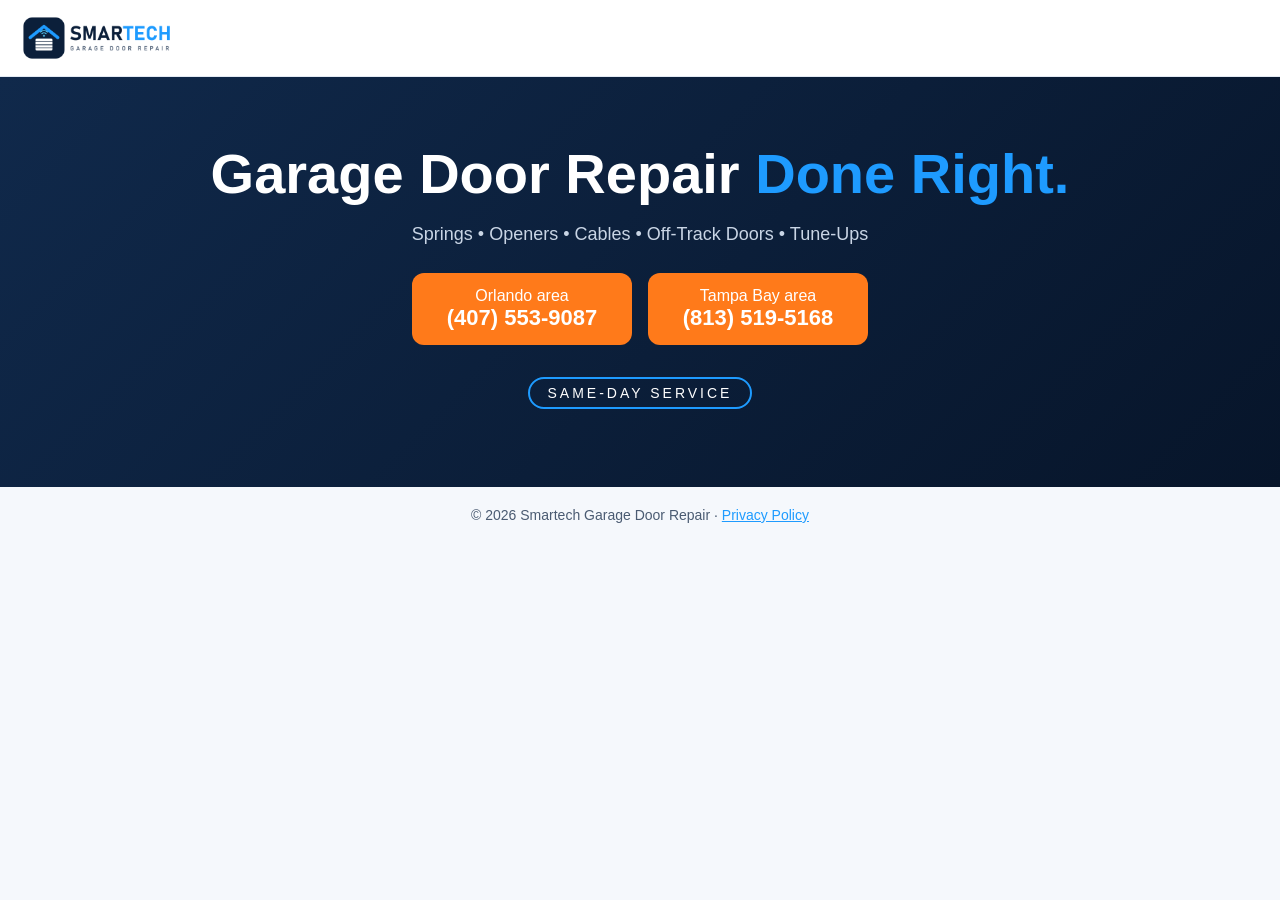
==== index.html @ a30c0364 "Smartech site with privacy policy Co-authored-by: Copilot <223556219+Copilot@users.noreply.github.co" ====
<!DOCTYPE html>
<html lang="en">
<head>
<meta charset="utf-8">
<meta name="viewport" content="width=device-width, initial-scale=1">
<title>Smartech Garage Door Repair | Orlando &amp; Tampa Bay</title>
<meta name="description" content="Fast, reliable garage door repair and maintenance in Orlando and Tampa Bay. Springs, openers, cables, off-track doors and tune-ups.">
<link rel="icon" href="assets/smartech-icon.png">
<link rel="stylesheet" href="style.css">
</head>
<body>
<header class="bar"><img src="assets/smartech-logo.png" alt="Smartech Garage Door Repair" class="logo"></header>
<section class="hero">
  <h1>Garage Door Repair <span>Done Right.</span></h1>
  <p>Springs &bull; Openers &bull; Cables &bull; Off-Track Doors &bull; Tune-Ups</p>
  <div class="calls">
    <a class="btn" href="tel:+14075539087">Orlando area<br><b>(407) 553-9087</b></a>
    <a class="btn" href="tel:+18135195168">Tampa Bay area<br><b>(813) 519-5168</b></a>
  </div>
  <p class="pill">SAME-DAY SERVICE</p>
</section>
<footer class="foot">&copy; 2026 Smartech Garage Door Repair &middot; <a href="privacy.html">Privacy Policy</a></footer>
</body>
</html>
---- style.css ----
* { box-sizing: border-box; }
body { margin: 0; font-family: Bahnschrift, "Segoe UI", Arial, sans-serif; color: #0B1F3A; background: #F5F8FC; }
a { color: #1E9BFF; }
.bar { background: #fff; padding: 14px 20px; border-bottom: 1px solid #E3EAF3; }
.logo { height: 48px; display: block; }
.hero { background: linear-gradient(135deg, #10294B, #07152A); color: #fff; text-align: center; padding: 64px 20px; }
.hero h1 { font-size: clamp(30px, 6vw, 56px); margin: 0 0 12px; }
.hero h1 span { color: #1E9BFF; }
.hero p { color: #C9D5E5; font-size: 18px; }
.calls { display: flex; gap: 16px; justify-content: center; flex-wrap: wrap; margin: 28px 0 18px; }
.btn { background: #FF7A1A; color: #fff; text-decoration: none; padding: 14px 26px; border-radius: 12px; font-size: 16px; min-width: 220px; }
.btn b { font-size: 22px; }
.pill { display: inline-block; border: 2px solid #1E9BFF; border-radius: 30px; padding: 6px 18px; letter-spacing: 3px; color: #fff !important; font-size: 14px !important; }
.doc { max-width: 760px; margin: 0 auto; padding: 32px 20px 48px; line-height: 1.6; }
.doc h2 { margin-top: 28px; font-size: 20px; }
.muted { color: #4A5B72; }
.foot { text-align: center; padding: 20px; color: #4A5B72; font-size: 14px; }
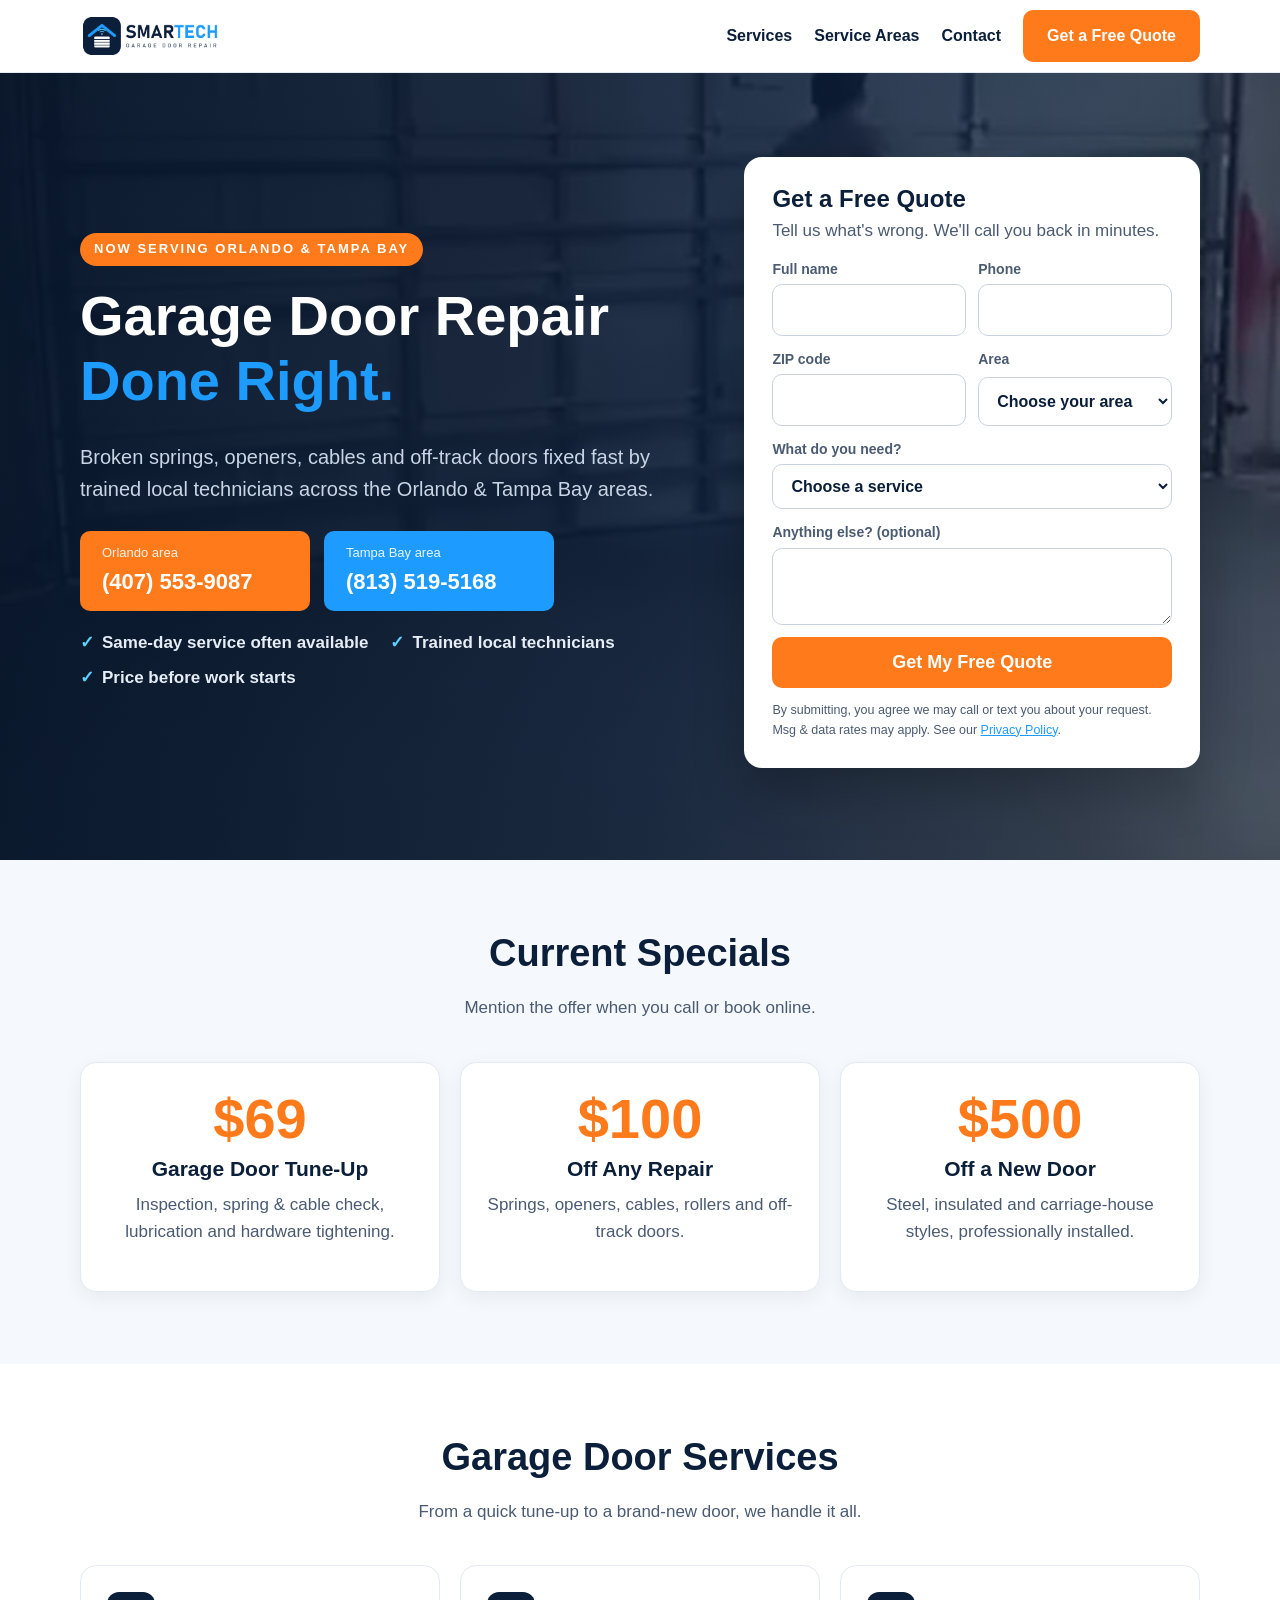
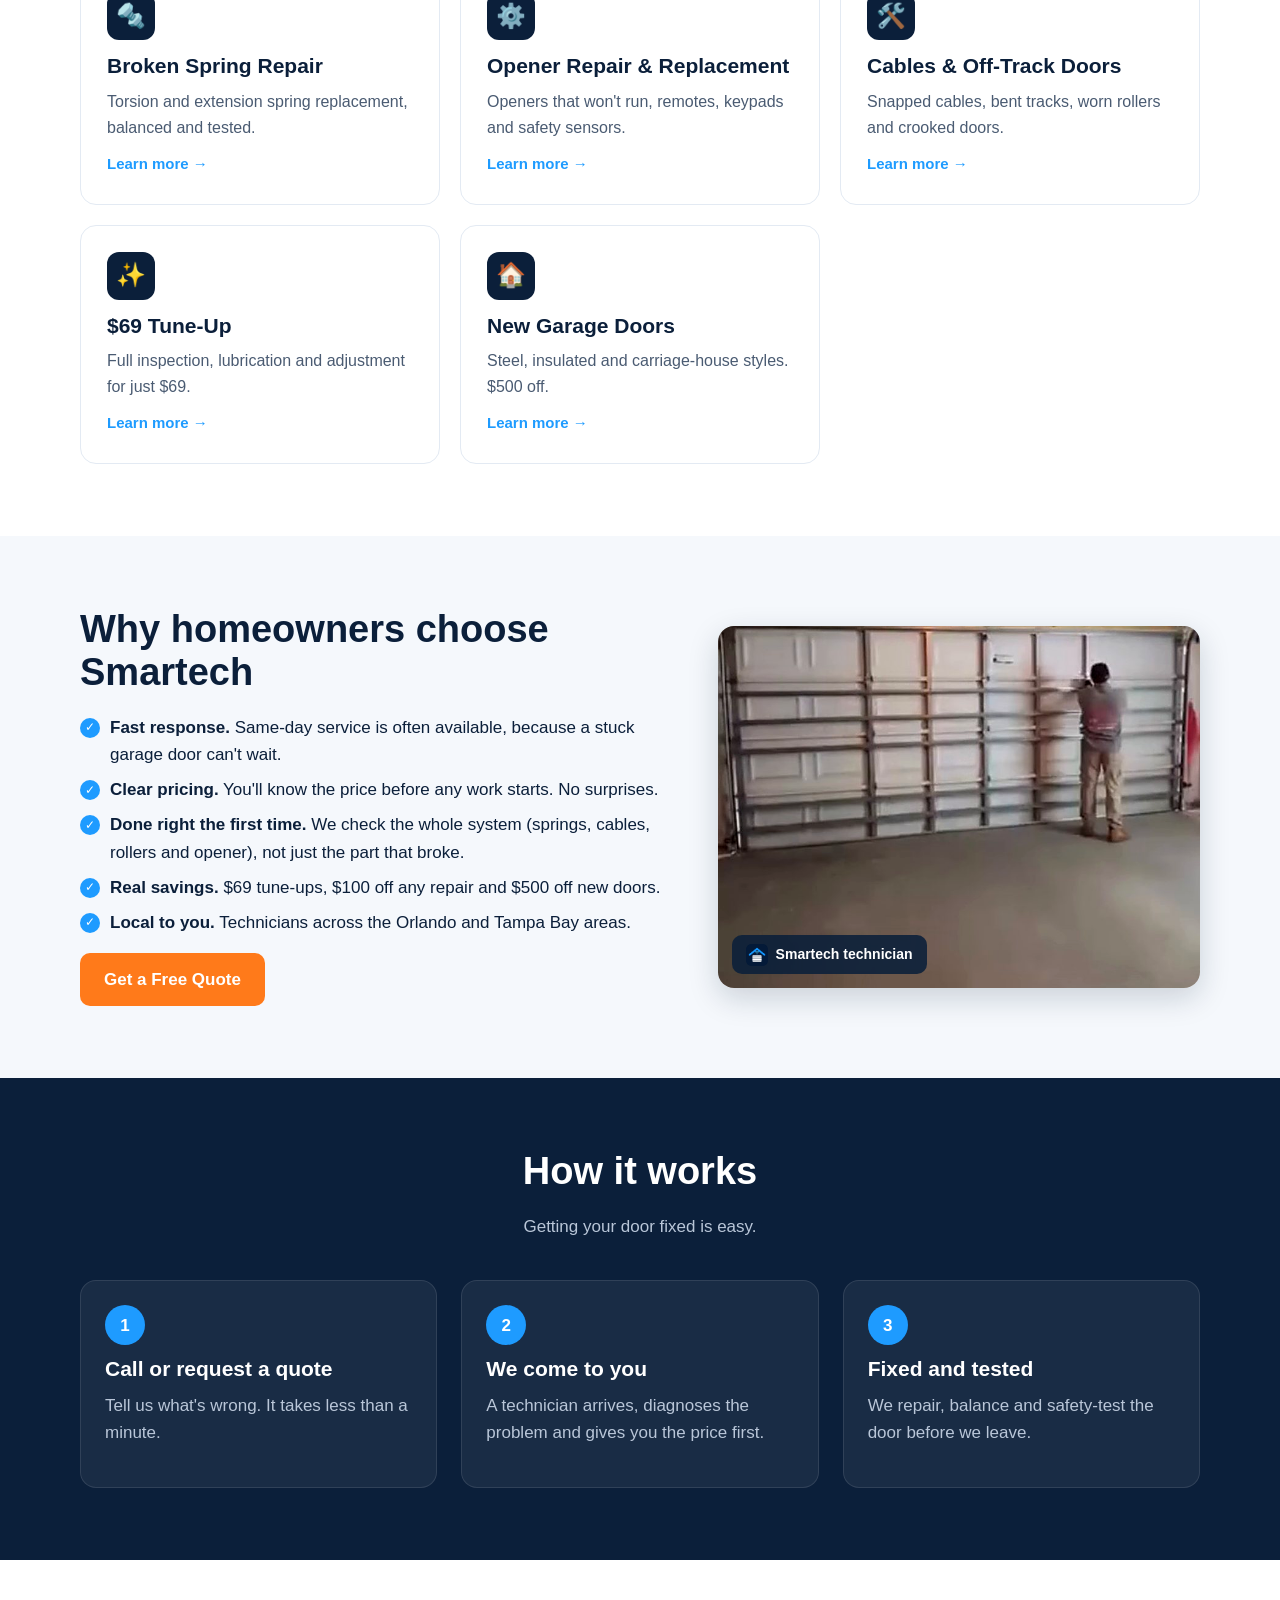
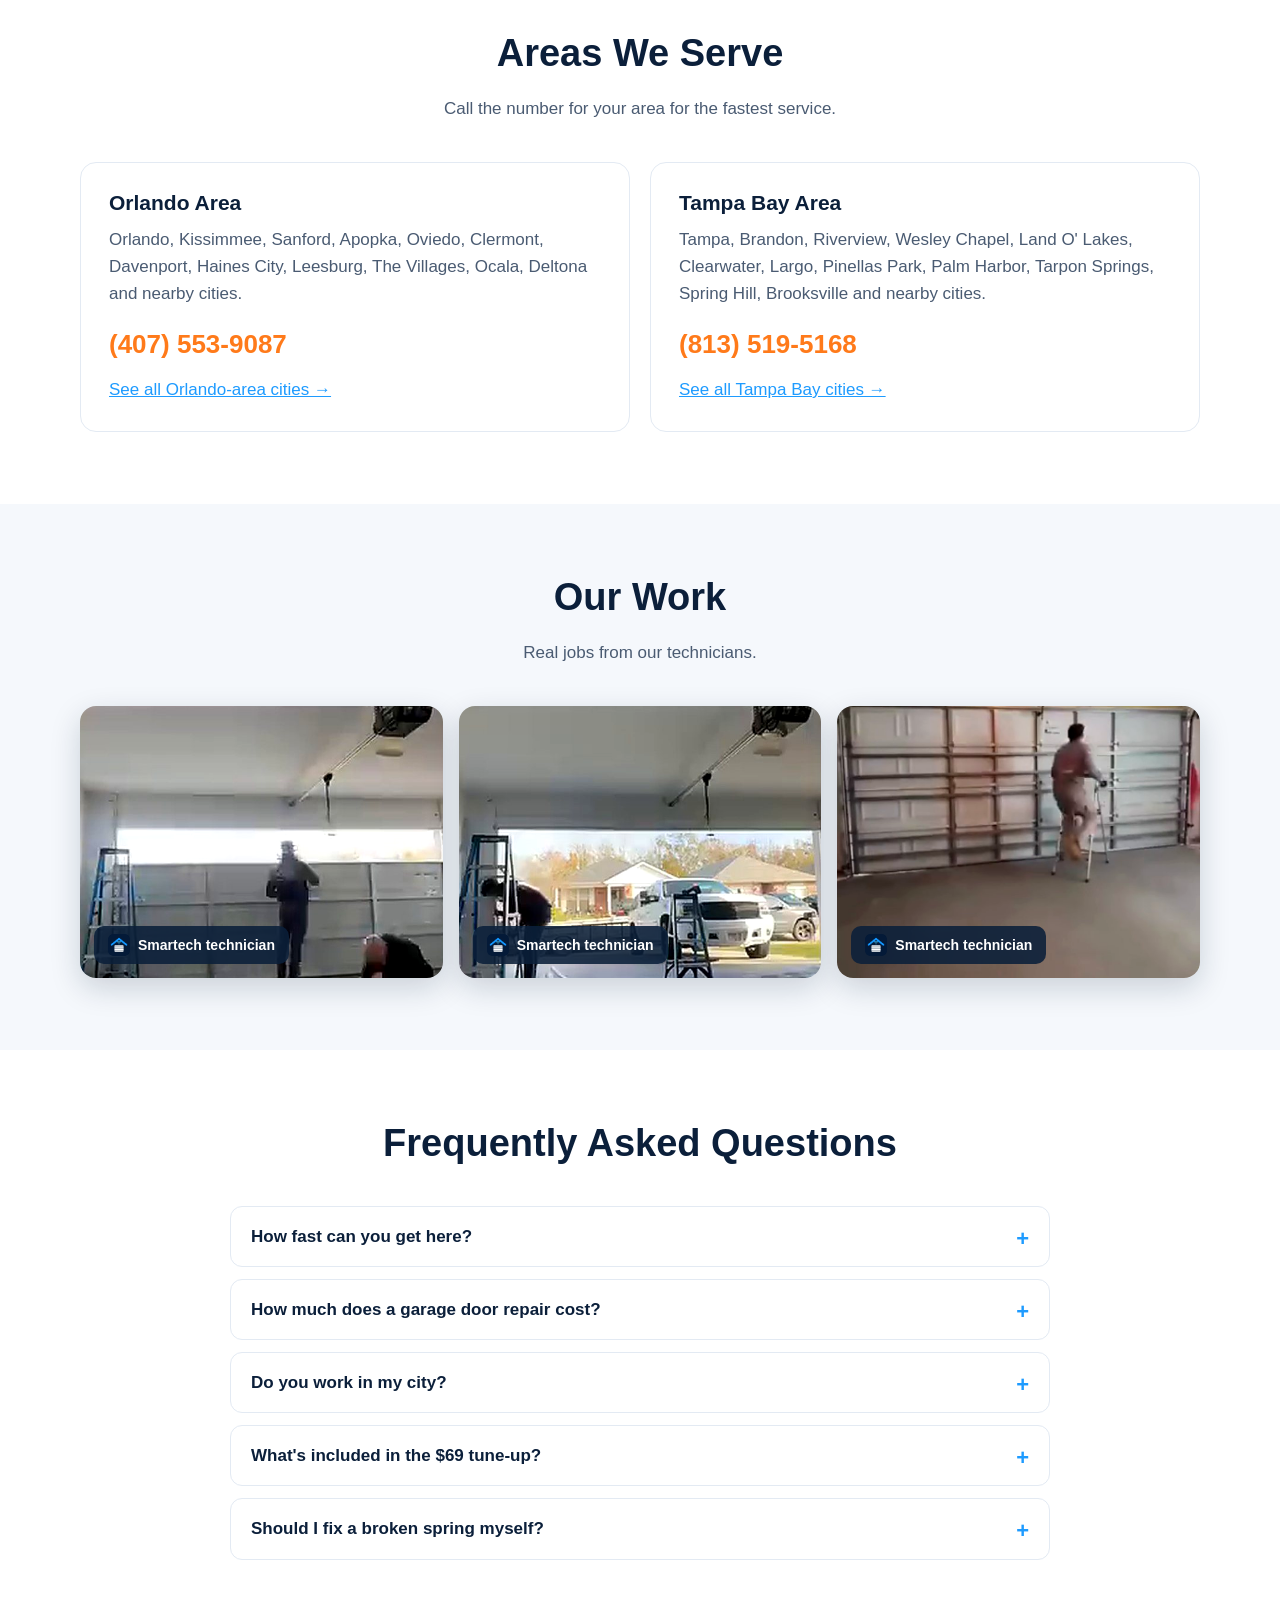
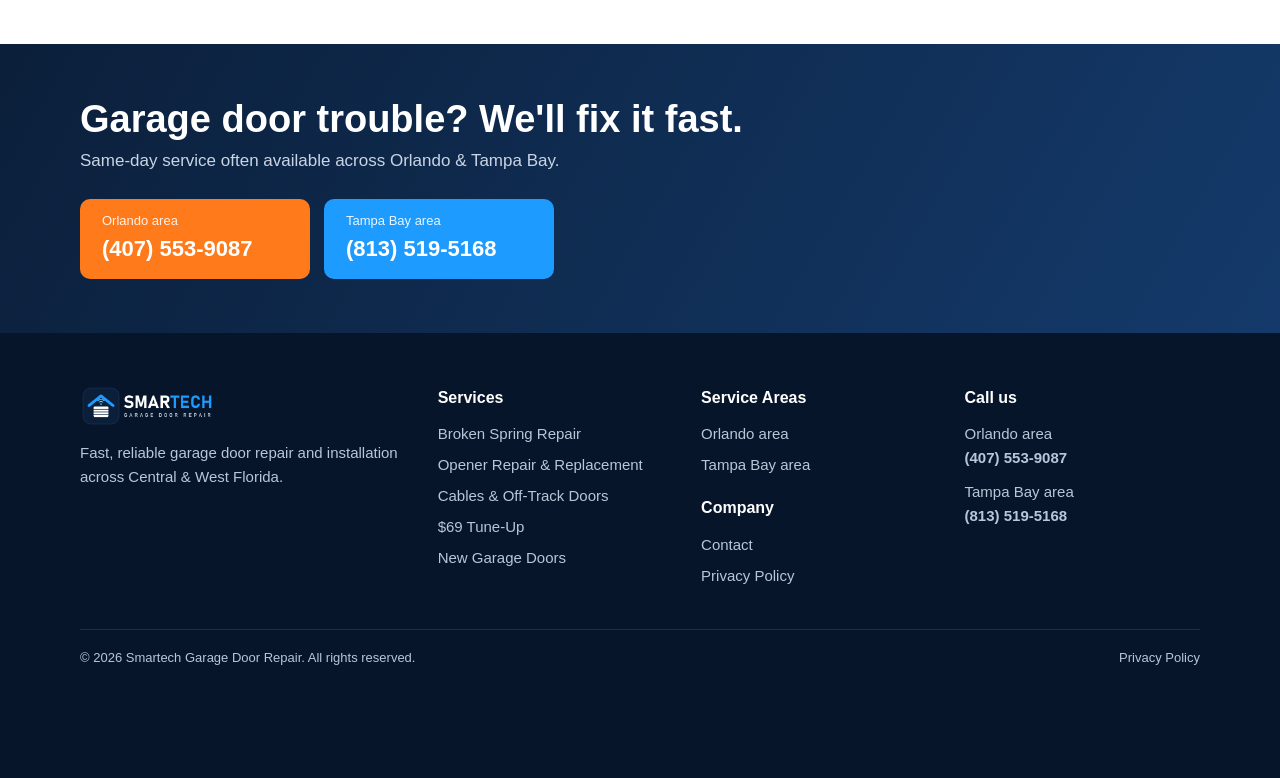
==== commit 98ad798d: "Full Smartech website: home, services, areas, contact, privacy Co-authored-by: Copilot <223556219+Co" ====
--- a/index.html
+++ b/index.html
@@ -1,24 +1,76 @@
 <!DOCTYPE html>
-<html lang="en">
-<head>
-<meta charset="utf-8">
-<meta name="viewport" content="width=device-width, initial-scale=1">
-<title>Smartech Garage Door Repair | Orlando &amp; Tampa Bay</title>
-<meta name="description" content="Fast, reliable garage door repair and maintenance in Orlando and Tampa Bay. Springs, openers, cables, off-track doors and tune-ups.">
-<link rel="icon" href="assets/smartech-icon.png">
-<link rel="stylesheet" href="style.css">
-</head>
-<body>
-<header class="bar"><img src="assets/smartech-logo.png" alt="Smartech Garage Door Repair" class="logo"></header>
-<section class="hero">
-  <h1>Garage Door Repair <span>Done Right.</span></h1>
-  <p>Springs &bull; Openers &bull; Cables &bull; Off-Track Doors &bull; Tune-Ups</p>
-  <div class="calls">
-    <a class="btn" href="tel:+14075539087">Orlando area<br><b>(407) 553-9087</b></a>
-    <a class="btn" href="tel:+18135195168">Tampa Bay area<br><b>(813) 519-5168</b></a>
-  </div>
-  <p class="pill">SAME-DAY SERVICE</p>
-</section>
-<footer class="foot">&copy; 2026 Smartech Garage Door Repair &middot; <a href="privacy.html">Privacy Policy</a></footer>
-</body>
-</html>
+<html lang="en"><head>
+<meta charset="utf-8"><meta name="viewport" content="width=device-width, initial-scale=1">
+<title>Smartech Garage Door Repair | Orlando &amp; Tampa Bay Garage Door Repair</title><meta name="description" content="Fast garage door repair in Orlando and Tampa Bay: broken springs, openers, cables, off-track doors and new doors. $69 tune-up, $100 off any repair.">
+<link rel="canonical" href="https://smartechgaragedoor.com/">
+<meta property="og:type" content="website"><meta property="og:site_name" content="Smartech Garage Door Repair">
+<meta property="og:title" content="Smartech Garage Door Repair | Orlando &amp; Tampa Bay Garage Door Repair"><meta property="og:description" content="Fast garage door repair in Orlando and Tampa Bay: broken springs, openers, cables, off-track doors and new doors. $69 tune-up, $100 off any repair.">
+<meta property="og:url" content="https://smartechgaragedoor.com/"><meta property="og:image" content="https://smartechgaragedoor.com/assets/facebook-profile-1080.png">
+<meta name="theme-color" content="#0B1F3A">
+<link rel="icon" href="assets/smartech-icon.png"><link rel="apple-touch-icon" href="assets/smartech-icon.png">
+<link rel="stylesheet" href="assets/site.css"><script type="application/ld+json">{"@context": "https://schema.org", "@type": "HomeAndConstructionBusiness", "name": "Smartech Garage Door Repair", "url": "https://smartechgaragedoor.com/", "logo": "https://smartechgaragedoor.com/assets/smartech-logo.png", "image": "https://smartechgaragedoor.com/assets/img/work-tuneup-1.jpg", "telephone": "+14075539087", "priceRange": "$$", "areaServed": [{"@type": "City", "name": "Orlando, FL"}, {"@type": "City", "name": "Kissimmee, FL"}, {"@type": "City", "name": "Sanford, FL"}, {"@type": "City", "name": "Apopka, FL"}, {"@type": "City", "name": "Oviedo, FL"}, {"@type": "City", "name": "Clermont, FL"}, {"@type": "City", "name": "Davenport, FL"}, {"@type": "City", "name": "Haines City, FL"}, {"@type": "City", "name": "Leesburg, FL"}, {"@type": "City", "name": "The Villages, FL"}, {"@type": "City", "name": "Ocala, FL"}, {"@type": "City", "name": "Deltona, FL"}, {"@type": "City", "name": "Daytona Beach, FL"}, {"@type": "City", "name": "Ormond Beach, FL"}, {"@type": "City", "name": "Port Orange, FL"}, {"@type": "City", "name": "New Smyrna Beach, FL"}, {"@type": "City", "name": "Titusville, FL"}, {"@type": "City", "name": "Cocoa Beach, FL"}, {"@type": "City", "name": "Merritt Island, FL"}, {"@type": "City", "name": "Melbourne, FL"}, {"@type": "City", "name": "Palm Bay, FL"}, {"@type": "City", "name": "Tampa, FL"}, {"@type": "City", "name": "Brandon, FL"}, {"@type": "City", "name": "Riverview, FL"}, {"@type": "City", "name": "Wesley Chapel, FL"}, {"@type": "City", "name": "Land O' Lakes, FL"}, {"@type": "City", "name": "Clearwater, FL"}, {"@type": "City", "name": "Largo, FL"}, {"@type": "City", "name": "Pinellas Park, FL"}, {"@type": "City", "name": "Palm Harbor, FL"}, {"@type": "City", "name": "Tarpon Springs, FL"}, {"@type": "City", "name": "Spring Hill, FL"}, {"@type": "City", "name": "Brooksville, FL"}, {"@type": "City", "name": "Port Richey, FL"}, {"@type": "City", "name": "Zephyrhills, FL"}, {"@type": "City", "name": "Plant City, FL"}, {"@type": "City", "name": "Lakeland, FL"}, {"@type": "City", "name": "Winter Haven, FL"}, {"@type": "City", "name": "Ruskin, FL"}, {"@type": "City", "name": "Sun City Center, FL"}, {"@type": "City", "name": "Parrish, FL"}, {"@type": "City", "name": "Bradenton, FL"}, {"@type": "City", "name": "Lakewood Ranch, FL"}, {"@type": "City", "name": "Sarasota, FL"}, {"@type": "City", "name": "Osprey, FL"}], "contactPoint": [{"@type": "ContactPoint", "telephone": "+14075539087", "contactType": "customer service", "areaServed": "US-FL", "name": "Orlando area"}, {"@type": "ContactPoint", "telephone": "+18135195168", "contactType": "customer service", "areaServed": "US-FL", "name": "Tampa Bay area"}], "makesOffer": [{"@type": "Offer", "itemOffered": {"@type": "Service", "name": "Broken Spring Repair"}}, {"@type": "Offer", "itemOffered": {"@type": "Service", "name": "Opener Repair & Replacement"}}, {"@type": "Offer", "itemOffered": {"@type": "Service", "name": "Cables & Off-Track Doors"}}, {"@type": "Offer", "itemOffered": {"@type": "Service", "name": "$69 Tune-Up"}}, {"@type": "Offer", "itemOffered": {"@type": "Service", "name": "New Garage Doors"}}]}</script><script type="application/ld+json">{"@context": "https://schema.org", "@type": "FAQPage", "mainEntity": [{"@type": "Question", "name": "How fast can you get here?", "acceptedAnswer": {"@type": "Answer", "text": "Same-day service is often available in both the Orlando and Tampa Bay areas. Call or send a quote request and we'll give you the earliest time we have."}}, {"@type": "Question", "name": "How much does a garage door repair cost?", "acceptedAnswer": {"@type": "Answer", "text": "It depends on the problem and the parts needed. We'll give you the price before any work starts, and you get $100 off any repair."}}, {"@type": "Question", "name": "Do you work in my city?", "acceptedAnswer": {"@type": "Answer", "text": "We serve the Orlando area (including Kissimmee, Sanford, Daytona, Melbourne and Ocala) and the Tampa Bay area (including Brandon, Clearwater, Lakeland, Bradenton and Sarasota). See our service areas page for the full list."}}, {"@type": "Question", "name": "What's included in the $69 tune-up?", "acceptedAnswer": {"@type": "Answer", "text": "A full safety inspection, spring and cable check, lubrication of all moving parts, hardware tightening and a safety-reverse test."}}, {"@type": "Question", "name": "Should I fix a broken spring myself?", "acceptedAnswer": {"@type": "Answer", "text": "No. Garage door springs are under extreme tension and can cause serious injury. Leave spring work to a trained technician."}}]}</script>
+</head><body>
+<header class="top"><div class="wrap">
+<a class="logo" href="" aria-label="Smartech Garage Door Repair home"><img src="assets/smartech-logo.png" alt="Smartech Garage Door Repair" width="226" height="70"></a>
+<button class="menu-btn" aria-label="Menu" aria-expanded="false">&#9776;</button>
+<nav class="nav"><a href="services/">Services</a><a href="areas/">Service Areas</a>
+<a href="contact/">Contact</a><a class="btn" href="contact/#quote">Get a Free Quote</a></nav>
+</div></header>
+<main><section class="hero" style="background-image:url(assets/img/work-tuneup-1.jpg)"><div class="wrap"><div class="split hero-split"><div><span class="pill">NOW SERVING ORLANDO &amp; TAMPA BAY</span><h1>Garage Door Repair <span>Done Right.</span></h1><p class="lead">Broken springs, openers, cables and off-track doors fixed fast by trained local technicians across the Orlando &amp; Tampa Bay areas.</p>
+<div class="calls"><a class="btn" href="tel:+14075539087"><small>Orlando area</small><b>(407) 553-9087</b></a><a class="btn blue" href="tel:+18135195168"><small>Tampa Bay area</small><b>(813) 519-5168</b></a></div>
+<ul class="checks"><li>Same-day service often available</li><li>Trained local technicians</li><li>Price before work starts</li></ul></div><div class="quote-box" id="quote">
+<h3>Get a Free Quote</h3><p class="muted" style="margin:0">Tell us what&#x27;s wrong. We&#x27;ll call you back in minutes.</p>
+<form class="quote" data-thanks="thank-you/">
+<div class="row"><label>Full name<input name="name" required autocomplete="name"></label>
+<label>Phone<input name="phone" type="tel" required autocomplete="tel" inputmode="tel"></label></div>
+<div class="row"><label>ZIP code<input name="zip" required inputmode="numeric" pattern="[0-9]{5}" maxlength="5" autocomplete="postal-code"></label>
+<label>Area<select name="area" required><option value="" disabled selected>Choose your area</option><option value="orlando">Orlando area</option><option value="tampa">Tampa Bay area</option></select></label></div>
+<label>What do you need?<select name="service" required><option value="" disabled selected>Choose a service</option><option>Broken spring</option><option>Opener not working</option><option>Door off track / cable</option><option>$69 tune-up</option><option>New garage door</option><option>Something else</option></select></label>
+<label>Anything else? (optional)<textarea name="message" rows="2"></textarea></label>
+<div class="hp" aria-hidden="true"><label>Website<input name="website" tabindex="-1" autocomplete="off"></label></div>
+<button class="btn" type="submit">Get My Free Quote</button>
+<p class="fine">By submitting, you agree we may call or text you about your request. Msg &amp; data rates may apply. See our <a href="privacy.html">Privacy Policy</a>.</p>
+</form></div></div></div></section><section class="alt"><div class="wrap"><div class="section-head"><h2>Current Specials</h2>
+<p class="muted">Mention the offer when you call or book online.</p></div><div class="offers">
+<div class="offer"><div class="big">$69</div><h3>Garage Door Tune-Up</h3><p class="muted">Inspection, spring &amp; cable check, lubrication and hardware tightening.</p></div>
+<div class="offer"><div class="big">$100</div><h3>Off Any Repair</h3><p class="muted">Springs, openers, cables, rollers and off-track doors.</p></div>
+<div class="offer"><div class="big">$500</div><h3>Off a New Door</h3><p class="muted">Steel, insulated and carriage-house styles, professionally installed.</p></div>
+</div></div></section>
+<section id="services"><div class="wrap"><div class="section-head"><h2>Garage Door Services</h2>
+<p class="muted">From a quick tune-up to a brand-new door, we handle it all.</p></div><div class="cards"><a class="card" href="services/#broken-spring-repair"><div class="ic">&#128297;</div><h3>Broken Spring Repair</h3><p>Torsion and extension spring replacement, balanced and tested.</p><span class="more">Learn more &rarr;</span></a><a class="card" href="services/#garage-door-opener-repair"><div class="ic">&#9881;&#65039;</div><h3>Opener Repair &amp; Replacement</h3><p>Openers that won&#x27;t run, remotes, keypads and safety sensors.</p><span class="more">Learn more &rarr;</span></a><a class="card" href="services/#cable-off-track-repair"><div class="ic">&#128736;&#65039;</div><h3>Cables &amp; Off-Track Doors</h3><p>Snapped cables, bent tracks, worn rollers and crooked doors.</p><span class="more">Learn more &rarr;</span></a><a class="card" href="services/#garage-door-tune-up"><div class="ic">&#10024;</div><h3>$69 Tune-Up</h3><p>Full inspection, lubrication and adjustment for just $69.</p><span class="more">Learn more &rarr;</span></a><a class="card" href="services/#new-garage-doors"><div class="ic">&#127968;</div><h3>New Garage Doors</h3><p>Steel, insulated and carriage-house styles. $500 off.</p><span class="more">Learn more &rarr;</span></a></div></div></section>
+<section class="alt"><div class="wrap split"><div><h2>Why homeowners choose Smartech</h2>
+<ul class="tick"><li><b>Fast response.</b> Same-day service is often available, because a stuck garage door can't wait.</li>
+<li><b>Clear pricing.</b> You'll know the price before any work starts. No surprises.</li>
+<li><b>Done right the first time.</b> We check the whole system (springs, cables, rollers and opener), not just the part that broke.</li>
+<li><b>Real savings.</b> $69 tune-ups, $100 off any repair and $500 off new doors.</li>
+<li><b>Local to you.</b> Technicians across the Orlando and Tampa Bay areas.</li></ul>
+<a class="btn" href="contact/#quote">Get a Free Quote</a></div>
+<div class="photo" style="aspect-ratio:4/3"><img src="assets/img/work-tuneup-2.jpg" alt="Smartech technician servicing a garage door" loading="lazy"><span class="badge"><img src="assets/smartech-icon.png" alt="">Smartech technician</span></div></div></section>
+<section class="dark"><div class="wrap"><div class="section-head"><h2>How it works</h2><p class="muted">Getting your door fixed is easy.</p></div>
+<div class="steps"><div class="step"><h3>Call or request a quote</h3><p class="muted">Tell us what's wrong. It takes less than a minute.</p></div>
+<div class="step"><h3>We come to you</h3><p class="muted">A technician arrives, diagnoses the problem and gives you the price first.</p></div>
+<div class="step"><h3>Fixed and tested</h3><p class="muted">We repair, balance and safety-test the door before we leave.</p></div></div></div></section>
+<section><div class="wrap"><div class="section-head"><h2>Areas We Serve</h2><p class="muted">Call the number for your area for the fastest service.</p></div>
+<div class="areas"><div class="area"><h3>Orlando Area</h3><p class="muted">Orlando, Kissimmee, Sanford, Apopka, Oviedo, Clermont, Davenport, Haines City, Leesburg, The Villages, Ocala, Deltona and nearby cities.</p>
+<a class="tel" href="tel:+14075539087">(407) 553-9087</a><p style="margin:10px 0 0"><a href="areas/#orlando">See all Orlando-area cities &rarr;</a></p></div>
+<div class="area"><h3>Tampa Bay Area</h3><p class="muted">Tampa, Brandon, Riverview, Wesley Chapel, Land O&#x27; Lakes, Clearwater, Largo, Pinellas Park, Palm Harbor, Tarpon Springs, Spring Hill, Brooksville and nearby cities.</p>
+<a class="tel" href="tel:+18135195168">(813) 519-5168</a><p style="margin:10px 0 0"><a href="areas/#tampa-bay">See all Tampa Bay cities &rarr;</a></p></div></div></div></section>
+<section class="alt"><div class="wrap"><div class="section-head"><h2>Our Work</h2><p class="muted">Real jobs from our technicians.</p></div>
+<div class="gallery"><div class="photo"><img src="assets/img/work-install-1.jpg" alt="Garage door installation in progress" loading="lazy"><span class="badge"><img src="assets/smartech-icon.png" alt="">Smartech technician</span></div><div class="photo"><img src="assets/img/work-repair-1.jpg" alt="Technicians repairing a garage door" loading="lazy"><span class="badge"><img src="assets/smartech-icon.png" alt="">Smartech technician</span></div><div class="photo"><img src="assets/img/work-tuneup-1.jpg" alt="Garage door tune-up and inspection" loading="lazy"><span class="badge"><img src="assets/smartech-icon.png" alt="">Smartech technician</span></div></div></div></section>
+<section><div class="wrap"><div class="section-head"><h2>Frequently Asked Questions</h2></div><div class="faq"><details><summary>How fast can you get here?</summary><p>Same-day service is often available in both the Orlando and Tampa Bay areas. Call or send a quote request and we&#x27;ll give you the earliest time we have.</p></details><details><summary>How much does a garage door repair cost?</summary><p>It depends on the problem and the parts needed. We&#x27;ll give you the price before any work starts, and you get $100 off any repair.</p></details><details><summary>Do you work in my city?</summary><p>We serve the Orlando area (including Kissimmee, Sanford, Daytona, Melbourne and Ocala) and the Tampa Bay area (including Brandon, Clearwater, Lakeland, Bradenton and Sarasota). See our service areas page for the full list.</p></details><details><summary>What&#x27;s included in the $69 tune-up?</summary><p>A full safety inspection, spring and cable check, lubrication of all moving parts, hardware tightening and a safety-reverse test.</p></details><details><summary>Should I fix a broken spring myself?</summary><p>No. Garage door springs are under extreme tension and can cause serious injury. Leave spring work to a trained technician.</p></details></div></div></section>
+<div class="cta"><div class="wrap"><div><h2>Garage door trouble? We'll fix it fast.</h2>
+<p class="muted" style="margin:6px 0 0;color:#C9D5E5">Same-day service often available across Orlando &amp; Tampa Bay.</p></div>
+<div class="calls" style="margin:0"><a class="btn" href="tel:+14075539087"><small>Orlando area</small><b>(407) 553-9087</b></a><a class="btn blue" href="tel:+18135195168"><small>Tampa Bay area</small><b>(813) 519-5168</b></a></div></div></div></main>
+<footer><div class="wrap"><div class="grid">
+<div><a class="logo" href=""><img src="assets/smartech-logo-white.png" alt="Smartech Garage Door Repair"></a>
+<p>Fast, reliable garage door repair and installation across Central &amp; West Florida.</p></div>
+<div><h4>Services</h4><ul><li><a href="services/#broken-spring-repair">Broken Spring Repair</a></li><li><a href="services/#garage-door-opener-repair">Opener Repair &amp; Replacement</a></li><li><a href="services/#cable-off-track-repair">Cables &amp; Off-Track Doors</a></li><li><a href="services/#garage-door-tune-up">$69 Tune-Up</a></li><li><a href="services/#new-garage-doors">New Garage Doors</a></li></ul></div>
+<div><h4>Service Areas</h4><ul><li><a href="areas/#orlando">Orlando area</a></li><li><a href="areas/#tampa-bay">Tampa Bay area</a></li></ul>
+<h4 style="margin-top:18px">Company</h4><ul><li><a href="contact/">Contact</a></li><li><a href="privacy.html">Privacy Policy</a></li></ul></div>
+<div><h4>Call us</h4><ul><li>Orlando area<br><a href="tel:+14075539087"><b>(407) 553-9087</b></a></li>
+<li style="margin-top:10px">Tampa Bay area<br><a href="tel:+18135195168"><b>(813) 519-5168</b></a></li></ul></div>
+</div><div class="bottom"><span>&copy; 2026 Smartech Garage Door Repair. All rights reserved.</span><span><a href="privacy.html">Privacy Policy</a></span></div></div></footer>
+<div class="callbar"><a href="tel:+14075539087"><small>Orlando area</small>Call (407) 553-9087</a>
+<a class="blue" href="tel:+18135195168"><small>Tampa Bay area</small>Call (813) 519-5168</a></div>
+<script src="assets/site.js" defer></script>
+</body></html>
--- a/assets/site.css
+++ b/assets/site.css
@@ -0,0 +1,166 @@
+:root{--navy:#0B1F3A;--navy2:#07152A;--blue:#1E9BFF;--cyan:#5CD3FF;--orange:#FF7A1A;--slate:#4A5B72;--line:#E3EAF3;--bg:#F5F8FC}
+*{box-sizing:border-box}
+html{scroll-behavior:smooth}
+body{margin:0;font-family:Bahnschrift,"Segoe UI",Roboto,Arial,sans-serif;color:var(--navy);background:#fff;line-height:1.6;font-size:17px}
+img{max-width:100%;display:block}
+a{color:var(--blue)}
+h1,h2,h3{line-height:1.15;margin:0 0 .5em}
+h1{font-size:clamp(32px,5.4vw,56px)}
+h2{font-size:clamp(26px,3.6vw,38px)}
+h3{font-size:21px}
+p{margin:0 0 1em}
+.wrap{max-width:1160px;margin:0 auto;padding:0 20px}
+.muted{color:var(--slate)}
+
+/* header */
+.top{position:sticky;top:0;z-index:50;background:#fff;border-bottom:1px solid var(--line)}
+.top .wrap{display:flex;align-items:center;justify-content:space-between;height:72px;gap:16px}
+.top .logo img{height:44px;width:auto}
+.nav{display:flex;align-items:center;gap:22px}
+.nav a{color:var(--navy);text-decoration:none;font-weight:600;font-size:16px}
+.nav a:hover{color:var(--blue)}
+.nav .btn{color:#fff}
+.menu-btn{display:none;background:none;border:0;font-size:28px;color:var(--navy);cursor:pointer}
+
+/* buttons */
+.btn{display:inline-block;background:var(--orange);color:#fff;text-decoration:none;font-weight:700;padding:13px 24px;border-radius:10px;border:0;cursor:pointer;font-size:17px;font-family:inherit;transition:transform .1s,filter .1s}
+.btn:hover{filter:brightness(1.07);transform:translateY(-1px)}
+.btn.blue{background:var(--blue)}
+.btn.ghost{background:transparent;border:2px solid #fff}
+.btn small{display:block;font-weight:500;font-size:13px;opacity:.9}
+
+/* hero */
+.hero{position:relative;color:#fff;background:var(--navy) center/cover no-repeat;padding:84px 0 92px}
+.hero:before{content:"";position:absolute;inset:0;background:linear-gradient(100deg,rgba(7,21,42,.96) 0%,rgba(11,31,58,.86) 55%,rgba(11,31,58,.6) 100%)}
+.hero .wrap{position:relative}
+.hero h1 span{color:var(--blue)}
+.hero .lead{font-size:20px;color:#C9D5E5;max-width:640px}
+.pill{display:inline-block;background:var(--orange);color:#fff;font-weight:700;letter-spacing:2px;font-size:13px;padding:6px 14px;border-radius:30px;margin-bottom:18px}
+.pill.blue{background:var(--blue)}
+.calls{display:flex;flex-wrap:wrap;gap:14px;margin:26px 0 18px}
+.calls .btn{min-width:230px;text-align:left;padding:12px 22px}
+.calls .btn b{font-size:22px}
+.checks{display:flex;flex-wrap:wrap;gap:8px 22px;list-style:none;padding:0;margin:8px 0 0;color:#E6EDF6;font-weight:600}
+.checks li:before{content:"\2713";color:var(--cyan);margin-right:8px}
+.page-hero{padding:58px 0 62px}
+
+/* sections */
+section{padding:72px 0}
+.alt{background:var(--bg)}
+.dark{background:var(--navy);color:#fff}
+.dark .muted{color:#B9C6D8}
+.center{text-align:center}
+.section-head{max-width:720px;margin:0 auto 40px;text-align:center}
+
+/* offers */
+.offers{display:grid;grid-template-columns:repeat(3,1fr);gap:20px}
+.offer{background:#fff;border:1px solid var(--line);border-radius:16px;padding:28px 24px;text-align:center;box-shadow:0 6px 20px rgba(11,31,58,.06)}
+.offer .big{font-size:56px;font-weight:700;color:var(--orange);line-height:1}
+.offer h3{margin-top:10px}
+
+/* cards */
+.cards{display:grid;grid-template-columns:repeat(3,1fr);gap:20px}
+.card{background:#fff;border:1px solid var(--line);border-radius:16px;padding:26px;text-decoration:none;color:var(--navy);transition:box-shadow .15s,transform .15s;display:block}
+.card:hover{box-shadow:0 10px 28px rgba(11,31,58,.12);transform:translateY(-2px)}
+.card .ic{width:48px;height:48px;border-radius:12px;background:var(--navy);color:var(--cyan);display:flex;align-items:center;justify-content:center;font-size:24px;margin-bottom:14px}
+.card p{color:var(--slate);margin:0 0 10px;font-size:16px}
+.card .more{color:var(--blue);font-weight:700;font-size:15px}
+
+/* split */
+.split{display:grid;grid-template-columns:1.1fr .9fr;gap:48px;align-items:center}
+.photo{border-radius:16px;overflow:hidden;position:relative;box-shadow:0 10px 30px rgba(11,31,58,.18)}
+.photo img{width:100%;height:100%;object-fit:cover;filter:saturate(1.05) contrast(1.05)}
+.photo .badge{position:absolute;left:14px;bottom:14px;background:rgba(11,31,58,.88);color:#fff;padding:8px 14px;border-radius:10px;font-weight:700;font-size:14px;display:flex;align-items:center;gap:8px}
+.photo .badge img{width:22px;height:22px;border-radius:5px}
+.hero-split{grid-template-columns:1.15fr .85fr}
+.stick{position:sticky;top:90px}
+.gallery{display:grid;grid-template-columns:repeat(3,1fr);gap:16px}
+.gallery .photo{aspect-ratio:4/3}
+
+/* steps */
+.steps{display:grid;grid-template-columns:repeat(3,1fr);gap:24px;counter-reset:s}
+.step{counter-increment:s;padding:24px;border-radius:16px;background:rgba(255,255,255,.06);border:1px solid rgba(255,255,255,.1)}
+.step:before{content:counter(s);display:flex;width:40px;height:40px;border-radius:50%;background:var(--blue);color:#fff;font-weight:700;align-items:center;justify-content:center;margin-bottom:12px}
+
+/* lists */
+.tick{list-style:none;padding:0;margin:0 0 1em}
+.tick li{padding-left:30px;position:relative;margin-bottom:8px}
+.tick li:before{content:"\2713";position:absolute;left:0;color:#fff;background:var(--blue);width:20px;height:20px;border-radius:50%;font-size:12px;display:flex;align-items:center;justify-content:center;top:4px}
+.warn{background:#FFF4EC;border-left:4px solid var(--orange);padding:16px 18px;border-radius:8px;margin:0 0 1.2em}
+.cities{columns:3;list-style:none;padding:0;margin:0}
+.cities li{padding:4px 0;break-inside:avoid}
+.cities li:before{content:"\25CF";color:var(--blue);font-size:10px;margin-right:10px;vertical-align:middle}
+
+/* areas */
+.areas{display:grid;grid-template-columns:1fr 1fr;gap:20px}
+.area{background:#fff;border:1px solid var(--line);border-radius:16px;padding:28px}
+.area .tel{font-size:26px;font-weight:700;color:var(--orange);text-decoration:none}
+
+/* faq */
+.faq{max-width:820px;margin:0 auto}
+.faq details{background:#fff;border:1px solid var(--line);border-radius:12px;padding:16px 20px;margin-bottom:12px}
+.faq summary{font-weight:700;cursor:pointer;list-style:none;position:relative;padding-right:28px}
+.faq summary::-webkit-details-marker{display:none}
+.faq summary:after{content:"+";position:absolute;right:0;top:-2px;font-size:22px;color:var(--blue)}
+.faq details[open] summary:after{content:"\2212"}
+.faq details p{margin:12px 0 0;color:var(--slate)}
+
+/* form */
+.quote-box{background:#fff;color:var(--navy);border-radius:18px;padding:28px;box-shadow:0 20px 50px rgba(0,0,0,.25)}
+.quote-box h3{font-size:24px;margin-bottom:4px}
+form.quote{display:grid;gap:12px;margin-top:14px}
+form.quote .row{display:grid;grid-template-columns:1fr 1fr;gap:12px}
+form.quote label{font-size:14px;font-weight:600;color:var(--slate);display:grid;gap:4px}
+form.quote input,form.quote select,form.quote textarea{font:inherit;font-size:16px;padding:12px 14px;border:1px solid #C9D3DF;border-radius:10px;width:100%;background:#fff;color:var(--navy)}
+form.quote input:focus,form.quote select:focus,form.quote textarea:focus{outline:2px solid var(--blue);border-color:var(--blue)}
+form.quote .btn{width:100%;font-size:18px;padding:15px}
+form.quote .hp{position:absolute;left:-9999px;width:1px;height:1px;overflow:hidden}
+.fine{font-size:12.5px;color:var(--slate);margin:0}
+
+/* cta band */
+.cta{background:linear-gradient(120deg,var(--navy) 0%,#143A6B 100%);color:#fff;padding:54px 0}
+.cta .wrap{display:flex;align-items:center;justify-content:space-between;gap:24px;flex-wrap:wrap}
+.cta h2{margin:0}
+
+/* footer */
+footer{background:var(--navy2);color:#B9C6D8;padding:52px 0 110px;font-size:15px}
+footer .grid{display:grid;grid-template-columns:1.4fr 1fr 1fr 1fr;gap:28px}
+footer h4{color:#fff;margin:0 0 12px;font-size:16px}
+footer a{color:#B9C6D8;text-decoration:none}
+footer a:hover{color:#fff}
+footer ul{list-style:none;padding:0;margin:0}
+footer li{margin-bottom:7px}
+footer .logo img{height:42px;margin-bottom:14px}
+footer .bottom{border-top:1px solid rgba(255,255,255,.1);margin-top:34px;padding-top:18px;display:flex;justify-content:space-between;flex-wrap:wrap;gap:10px;font-size:13px}
+
+/* mobile call bar */
+.callbar{display:none;position:fixed;left:0;right:0;bottom:0;z-index:60;background:var(--navy2);padding:8px;gap:8px;box-shadow:0 -6px 20px rgba(0,0,0,.25)}
+.callbar a{flex:1;text-align:center;background:var(--orange);color:#fff;text-decoration:none;font-weight:700;border-radius:10px;padding:9px 4px;font-size:15px;line-height:1.2}
+.callbar a.blue{background:var(--blue)}
+.callbar a small{display:block;font-weight:500;font-size:11.5px;opacity:.9}
+.breadcrumb{font-size:14px;color:#B9C6D8;margin-bottom:14px}
+.breadcrumb a{color:#B9C6D8;text-decoration:none}
+
+@media (max-width:960px){
+  .offers,.cards,.steps,.gallery{grid-template-columns:1fr 1fr}
+  .split,.hero-split{grid-template-columns:1fr}
+  .stick{position:static}
+  footer .grid{grid-template-columns:1fr 1fr}
+  .cities{columns:2}
+}
+@media (max-width:760px){
+  body{font-size:16px}
+  section{padding:54px 0}
+  .menu-btn{display:block}
+  .nav{display:none;position:absolute;top:72px;left:0;right:0;background:#fff;flex-direction:column;align-items:stretch;padding:12px 20px 20px;gap:4px;border-bottom:1px solid var(--line);box-shadow:0 12px 24px rgba(11,31,58,.1)}
+  .nav.open{display:flex}
+  .nav a{padding:10px 0;border-bottom:1px solid var(--line)}
+  .nav .btn{text-align:center;margin-top:8px;border:0}
+  .offers,.cards,.steps,.gallery,.areas{grid-template-columns:1fr}
+  .hero{padding:52px 0 60px}
+  .calls .btn{min-width:0;flex:1}
+  form.quote .row{grid-template-columns:1fr}
+  .callbar{display:flex}
+  .cities{columns:2}
+  footer .grid{grid-template-columns:1fr}
+}
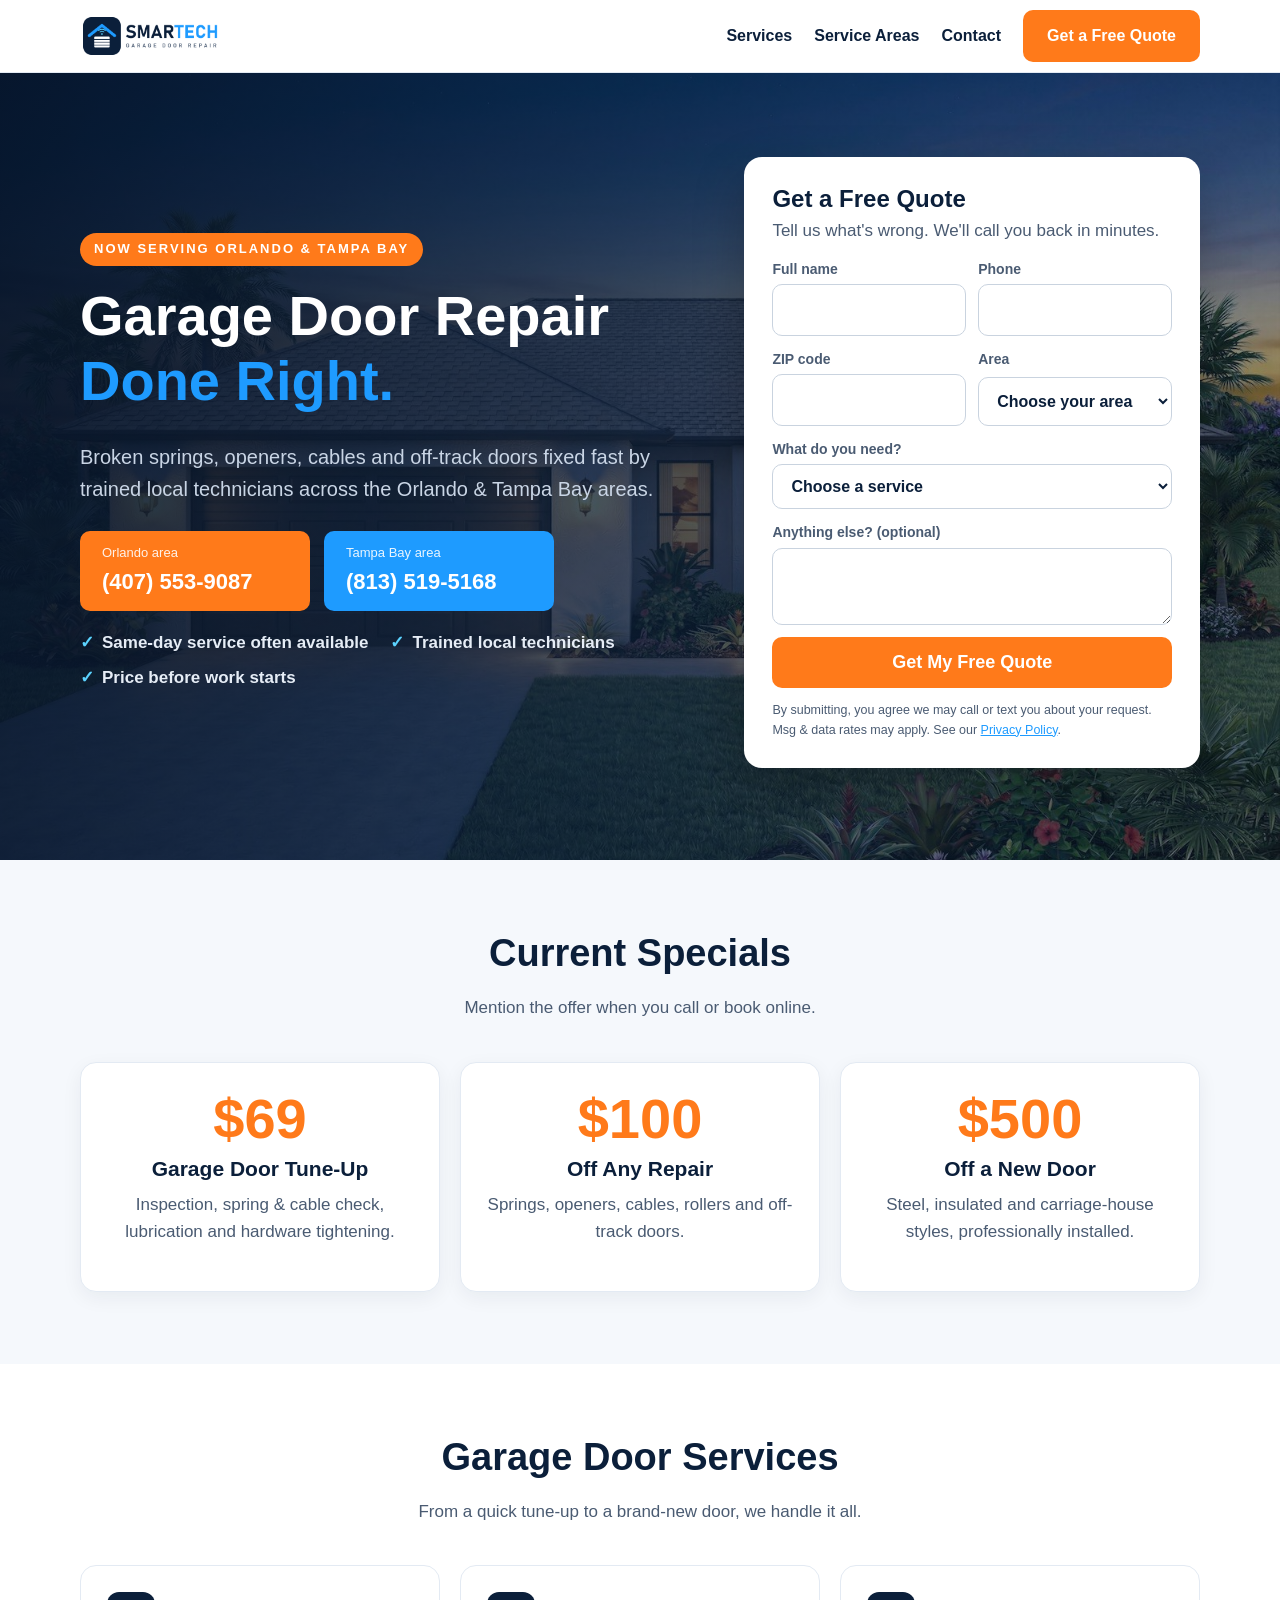
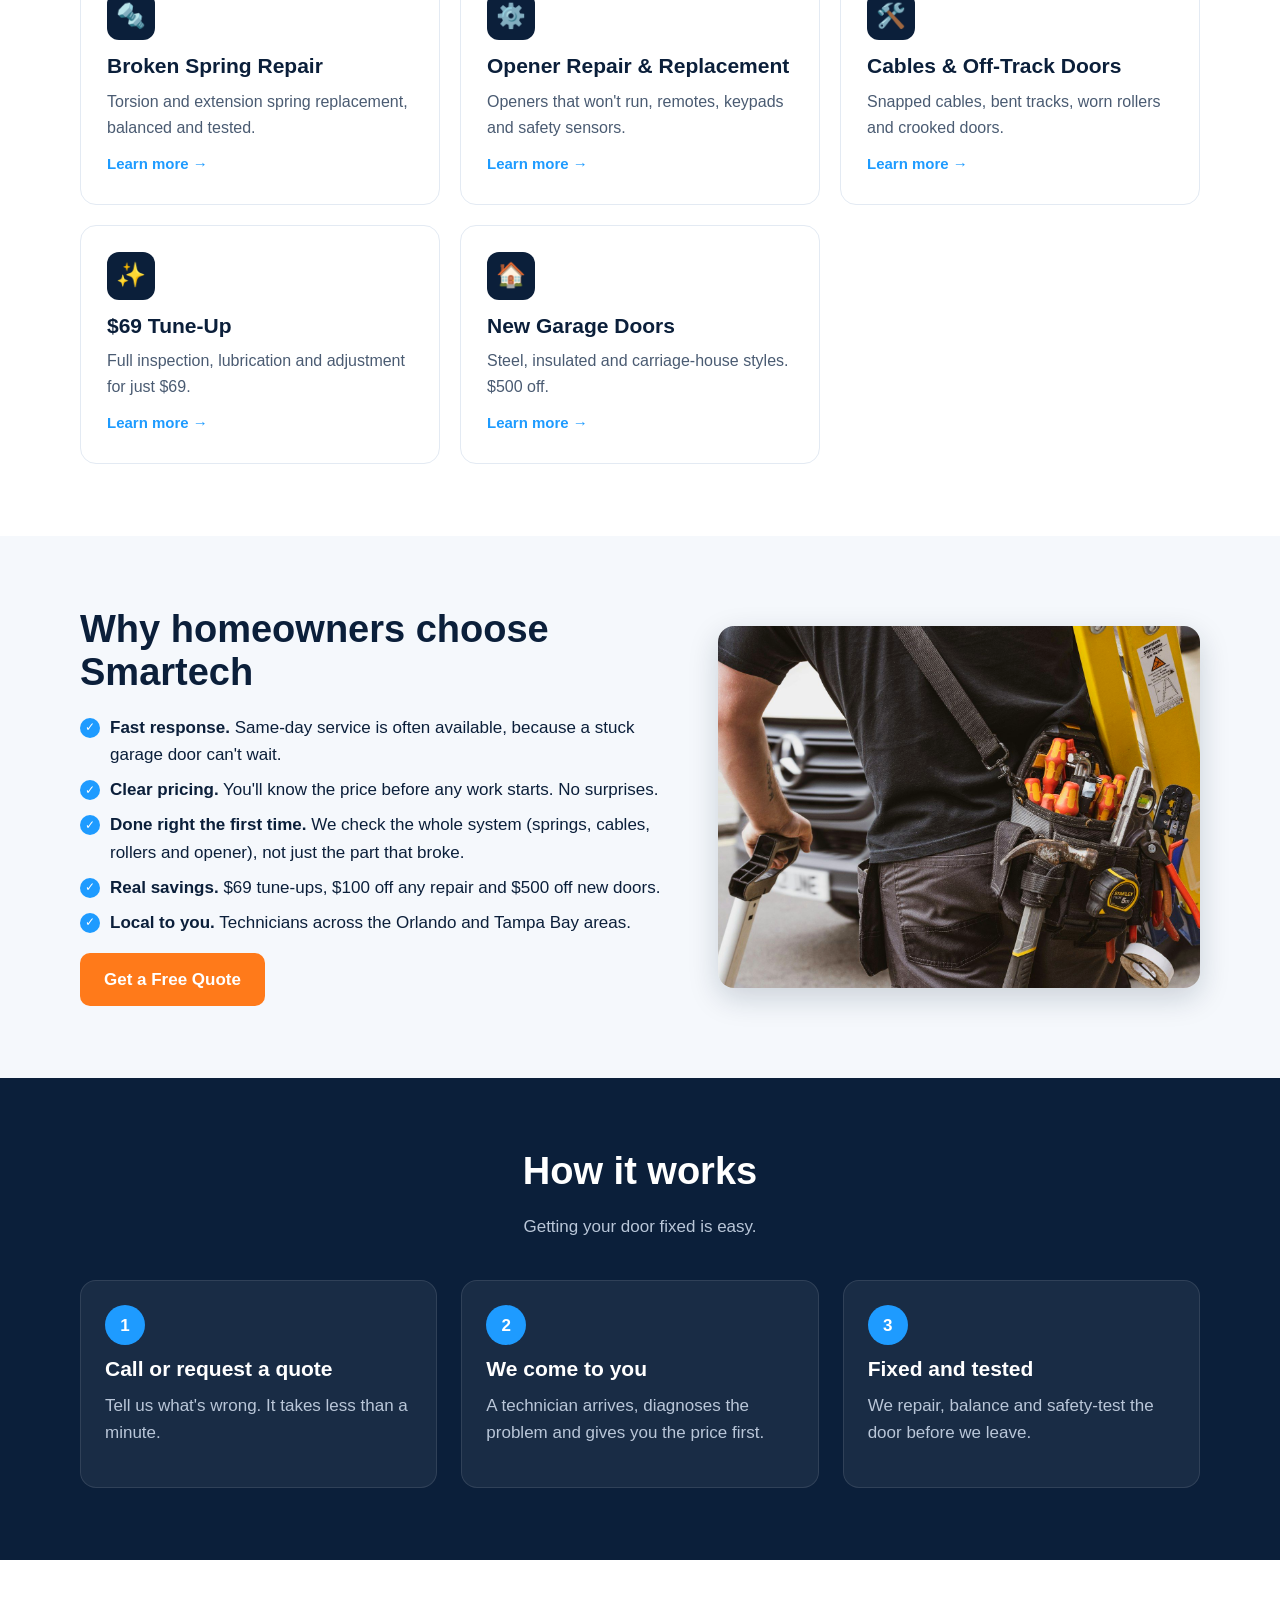
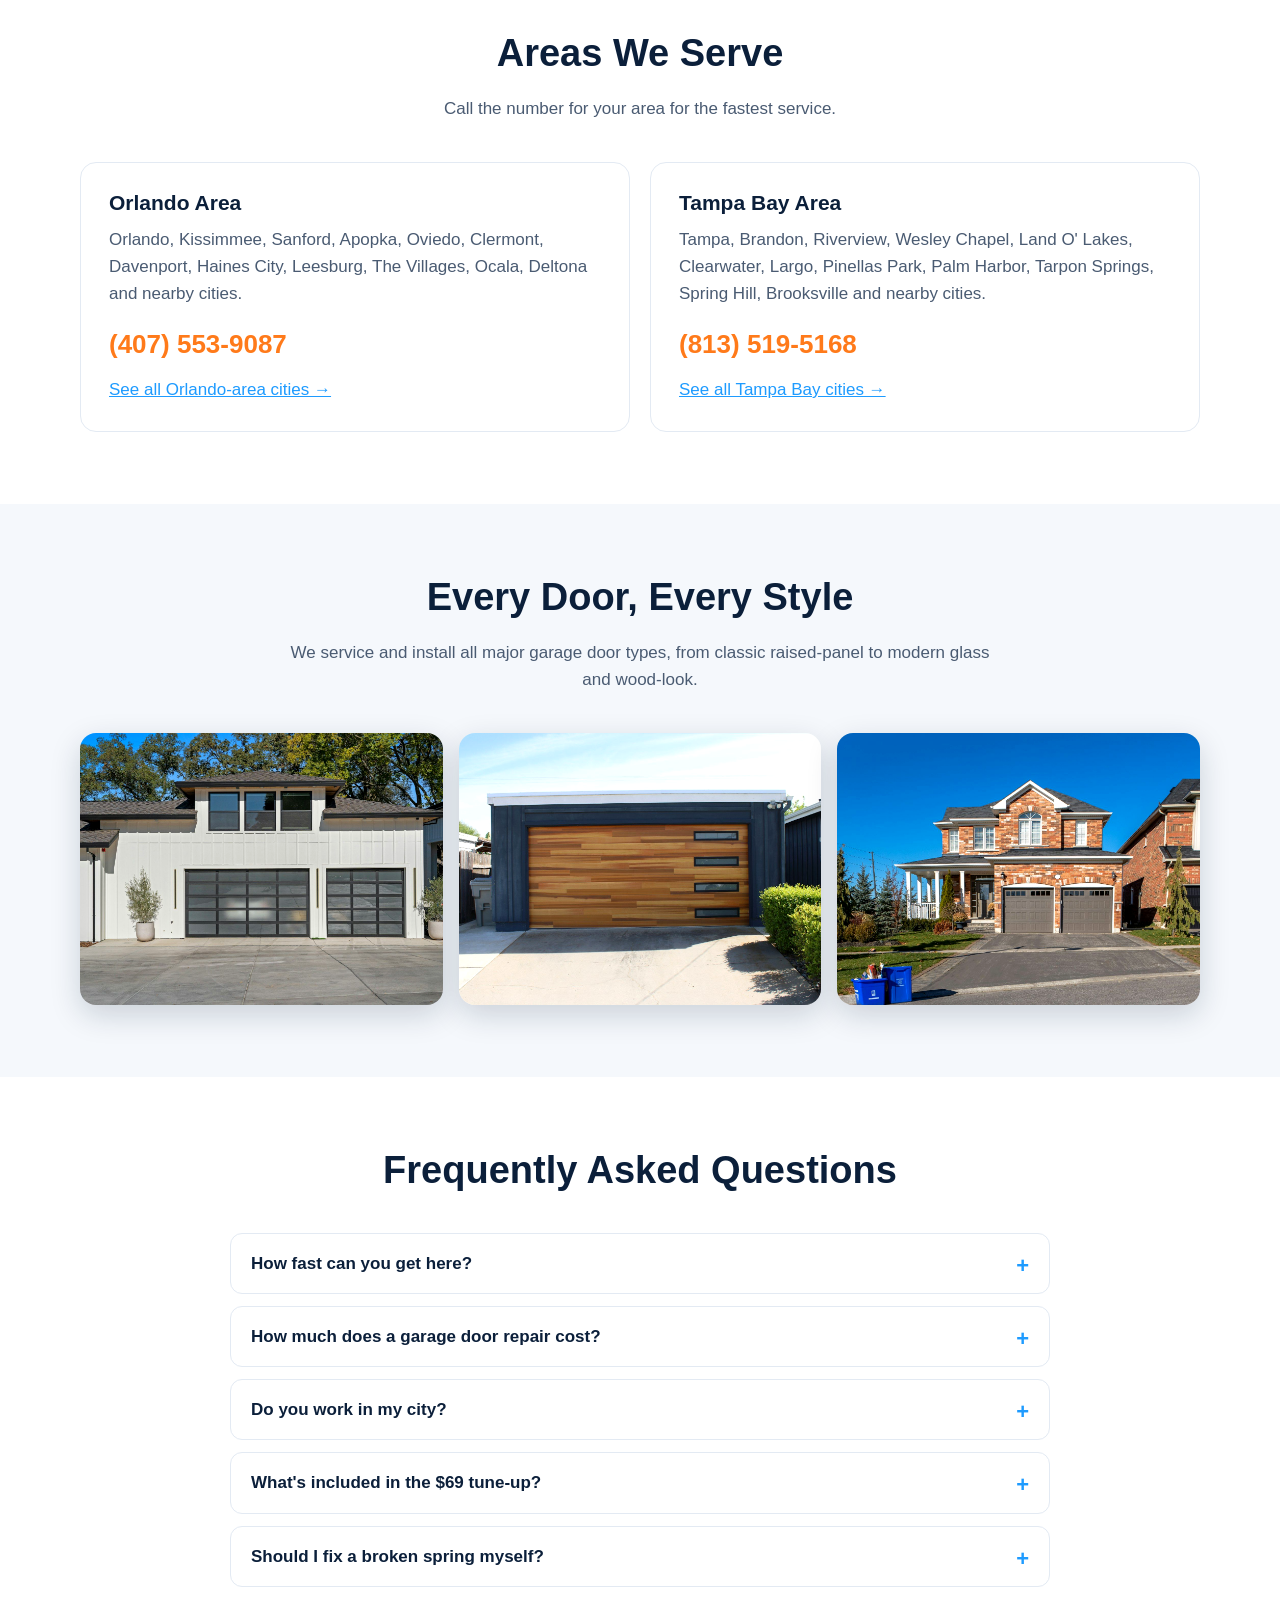
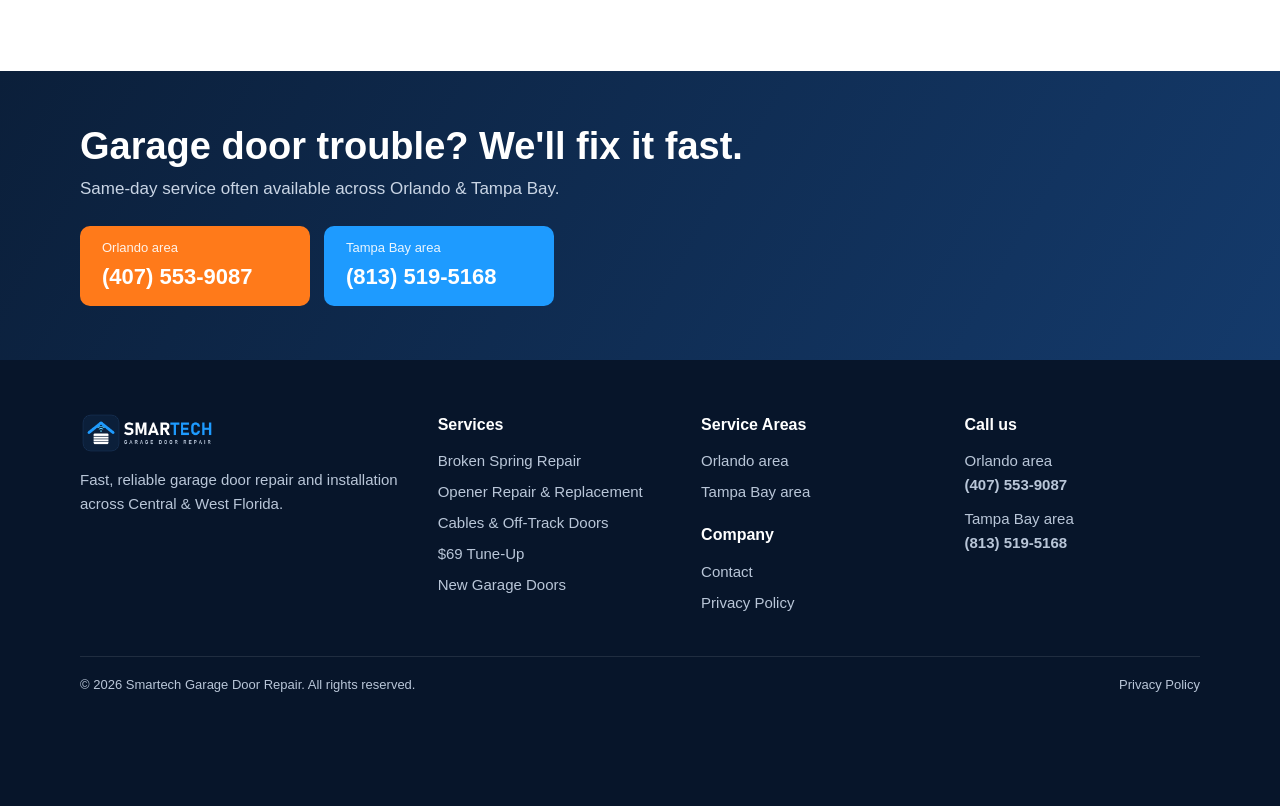
==== commit c82b6f6e: "Replace video frames with HD stock photos Co-authored-by: Copilot <223556219+Copilot@users.noreply.g" ====
--- a/index.html
+++ b/index.html
@@ -8,7 +8,7 @@
 <meta property="og:url" content="https://smartechgaragedoor.com/"><meta property="og:image" content="https://smartechgaragedoor.com/assets/facebook-profile-1080.png">
 <meta name="theme-color" content="#0B1F3A">
 <link rel="icon" href="assets/smartech-icon.png"><link rel="apple-touch-icon" href="assets/smartech-icon.png">
-<link rel="stylesheet" href="assets/site.css"><script type="application/ld+json">{"@context": "https://schema.org", "@type": "HomeAndConstructionBusiness", "name": "Smartech Garage Door Repair", "url": "https://smartechgaragedoor.com/", "logo": "https://smartechgaragedoor.com/assets/smartech-logo.png", "image": "https://smartechgaragedoor.com/assets/img/work-tuneup-1.jpg", "telephone": "+14075539087", "priceRange": "$$", "areaServed": [{"@type": "City", "name": "Orlando, FL"}, {"@type": "City", "name": "Kissimmee, FL"}, {"@type": "City", "name": "Sanford, FL"}, {"@type": "City", "name": "Apopka, FL"}, {"@type": "City", "name": "Oviedo, FL"}, {"@type": "City", "name": "Clermont, FL"}, {"@type": "City", "name": "Davenport, FL"}, {"@type": "City", "name": "Haines City, FL"}, {"@type": "City", "name": "Leesburg, FL"}, {"@type": "City", "name": "The Villages, FL"}, {"@type": "City", "name": "Ocala, FL"}, {"@type": "City", "name": "Deltona, FL"}, {"@type": "City", "name": "Daytona Beach, FL"}, {"@type": "City", "name": "Ormond Beach, FL"}, {"@type": "City", "name": "Port Orange, FL"}, {"@type": "City", "name": "New Smyrna Beach, FL"}, {"@type": "City", "name": "Titusville, FL"}, {"@type": "City", "name": "Cocoa Beach, FL"}, {"@type": "City", "name": "Merritt Island, FL"}, {"@type": "City", "name": "Melbourne, FL"}, {"@type": "City", "name": "Palm Bay, FL"}, {"@type": "City", "name": "Tampa, FL"}, {"@type": "City", "name": "Brandon, FL"}, {"@type": "City", "name": "Riverview, FL"}, {"@type": "City", "name": "Wesley Chapel, FL"}, {"@type": "City", "name": "Land O' Lakes, FL"}, {"@type": "City", "name": "Clearwater, FL"}, {"@type": "City", "name": "Largo, FL"}, {"@type": "City", "name": "Pinellas Park, FL"}, {"@type": "City", "name": "Palm Harbor, FL"}, {"@type": "City", "name": "Tarpon Springs, FL"}, {"@type": "City", "name": "Spring Hill, FL"}, {"@type": "City", "name": "Brooksville, FL"}, {"@type": "City", "name": "Port Richey, FL"}, {"@type": "City", "name": "Zephyrhills, FL"}, {"@type": "City", "name": "Plant City, FL"}, {"@type": "City", "name": "Lakeland, FL"}, {"@type": "City", "name": "Winter Haven, FL"}, {"@type": "City", "name": "Ruskin, FL"}, {"@type": "City", "name": "Sun City Center, FL"}, {"@type": "City", "name": "Parrish, FL"}, {"@type": "City", "name": "Bradenton, FL"}, {"@type": "City", "name": "Lakewood Ranch, FL"}, {"@type": "City", "name": "Sarasota, FL"}, {"@type": "City", "name": "Osprey, FL"}], "contactPoint": [{"@type": "ContactPoint", "telephone": "+14075539087", "contactType": "customer service", "areaServed": "US-FL", "name": "Orlando area"}, {"@type": "ContactPoint", "telephone": "+18135195168", "contactType": "customer service", "areaServed": "US-FL", "name": "Tampa Bay area"}], "makesOffer": [{"@type": "Offer", "itemOffered": {"@type": "Service", "name": "Broken Spring Repair"}}, {"@type": "Offer", "itemOffered": {"@type": "Service", "name": "Opener Repair & Replacement"}}, {"@type": "Offer", "itemOffered": {"@type": "Service", "name": "Cables & Off-Track Doors"}}, {"@type": "Offer", "itemOffered": {"@type": "Service", "name": "$69 Tune-Up"}}, {"@type": "Offer", "itemOffered": {"@type": "Service", "name": "New Garage Doors"}}]}</script><script type="application/ld+json">{"@context": "https://schema.org", "@type": "FAQPage", "mainEntity": [{"@type": "Question", "name": "How fast can you get here?", "acceptedAnswer": {"@type": "Answer", "text": "Same-day service is often available in both the Orlando and Tampa Bay areas. Call or send a quote request and we'll give you the earliest time we have."}}, {"@type": "Question", "name": "How much does a garage door repair cost?", "acceptedAnswer": {"@type": "Answer", "text": "It depends on the problem and the parts needed. We'll give you the price before any work starts, and you get $100 off any repair."}}, {"@type": "Question", "name": "Do you work in my city?", "acceptedAnswer": {"@type": "Answer", "text": "We serve the Orlando area (including Kissimmee, Sanford, Daytona, Melbourne and Ocala) and the Tampa Bay area (including Brandon, Clearwater, Lakeland, Bradenton and Sarasota). See our service areas page for the full list."}}, {"@type": "Question", "name": "What's included in the $69 tune-up?", "acceptedAnswer": {"@type": "Answer", "text": "A full safety inspection, spring and cable check, lubrication of all moving parts, hardware tightening and a safety-reverse test."}}, {"@type": "Question", "name": "Should I fix a broken spring myself?", "acceptedAnswer": {"@type": "Answer", "text": "No. Garage door springs are under extreme tension and can cause serious injury. Leave spring work to a trained technician."}}]}</script>
+<link rel="stylesheet" href="assets/site.css"><script type="application/ld+json">{"@context": "https://schema.org", "@type": "HomeAndConstructionBusiness", "name": "Smartech Garage Door Repair", "url": "https://smartechgaragedoor.com/", "logo": "https://smartechgaragedoor.com/assets/smartech-logo.png", "image": "https://smartechgaragedoor.com/assets/img/hero-florida-home.jpg", "telephone": "+14075539087", "priceRange": "$$", "areaServed": [{"@type": "City", "name": "Orlando, FL"}, {"@type": "City", "name": "Kissimmee, FL"}, {"@type": "City", "name": "Sanford, FL"}, {"@type": "City", "name": "Apopka, FL"}, {"@type": "City", "name": "Oviedo, FL"}, {"@type": "City", "name": "Clermont, FL"}, {"@type": "City", "name": "Davenport, FL"}, {"@type": "City", "name": "Haines City, FL"}, {"@type": "City", "name": "Leesburg, FL"}, {"@type": "City", "name": "The Villages, FL"}, {"@type": "City", "name": "Ocala, FL"}, {"@type": "City", "name": "Deltona, FL"}, {"@type": "City", "name": "Daytona Beach, FL"}, {"@type": "City", "name": "Ormond Beach, FL"}, {"@type": "City", "name": "Port Orange, FL"}, {"@type": "City", "name": "New Smyrna Beach, FL"}, {"@type": "City", "name": "Titusville, FL"}, {"@type": "City", "name": "Cocoa Beach, FL"}, {"@type": "City", "name": "Merritt Island, FL"}, {"@type": "City", "name": "Melbourne, FL"}, {"@type": "City", "name": "Palm Bay, FL"}, {"@type": "City", "name": "Tampa, FL"}, {"@type": "City", "name": "Brandon, FL"}, {"@type": "City", "name": "Riverview, FL"}, {"@type": "City", "name": "Wesley Chapel, FL"}, {"@type": "City", "name": "Land O' Lakes, FL"}, {"@type": "City", "name": "Clearwater, FL"}, {"@type": "City", "name": "Largo, FL"}, {"@type": "City", "name": "Pinellas Park, FL"}, {"@type": "City", "name": "Palm Harbor, FL"}, {"@type": "City", "name": "Tarpon Springs, FL"}, {"@type": "City", "name": "Spring Hill, FL"}, {"@type": "City", "name": "Brooksville, FL"}, {"@type": "City", "name": "Port Richey, FL"}, {"@type": "City", "name": "Zephyrhills, FL"}, {"@type": "City", "name": "Plant City, FL"}, {"@type": "City", "name": "Lakeland, FL"}, {"@type": "City", "name": "Winter Haven, FL"}, {"@type": "City", "name": "Ruskin, FL"}, {"@type": "City", "name": "Sun City Center, FL"}, {"@type": "City", "name": "Parrish, FL"}, {"@type": "City", "name": "Bradenton, FL"}, {"@type": "City", "name": "Lakewood Ranch, FL"}, {"@type": "City", "name": "Sarasota, FL"}, {"@type": "City", "name": "Osprey, FL"}], "contactPoint": [{"@type": "ContactPoint", "telephone": "+14075539087", "contactType": "customer service", "areaServed": "US-FL", "name": "Orlando area"}, {"@type": "ContactPoint", "telephone": "+18135195168", "contactType": "customer service", "areaServed": "US-FL", "name": "Tampa Bay area"}], "makesOffer": [{"@type": "Offer", "itemOffered": {"@type": "Service", "name": "Broken Spring Repair"}}, {"@type": "Offer", "itemOffered": {"@type": "Service", "name": "Opener Repair & Replacement"}}, {"@type": "Offer", "itemOffered": {"@type": "Service", "name": "Cables & Off-Track Doors"}}, {"@type": "Offer", "itemOffered": {"@type": "Service", "name": "$69 Tune-Up"}}, {"@type": "Offer", "itemOffered": {"@type": "Service", "name": "New Garage Doors"}}]}</script><script type="application/ld+json">{"@context": "https://schema.org", "@type": "FAQPage", "mainEntity": [{"@type": "Question", "name": "How fast can you get here?", "acceptedAnswer": {"@type": "Answer", "text": "Same-day service is often available in both the Orlando and Tampa Bay areas. Call or send a quote request and we'll give you the earliest time we have."}}, {"@type": "Question", "name": "How much does a garage door repair cost?", "acceptedAnswer": {"@type": "Answer", "text": "It depends on the problem and the parts needed. We'll give you the price before any work starts, and you get $100 off any repair."}}, {"@type": "Question", "name": "Do you work in my city?", "acceptedAnswer": {"@type": "Answer", "text": "We serve the Orlando area (including Kissimmee, Sanford, Daytona, Melbourne and Ocala) and the Tampa Bay area (including Brandon, Clearwater, Lakeland, Bradenton and Sarasota). See our service areas page for the full list."}}, {"@type": "Question", "name": "What's included in the $69 tune-up?", "acceptedAnswer": {"@type": "Answer", "text": "A full safety inspection, spring and cable check, lubrication of all moving parts, hardware tightening and a safety-reverse test."}}, {"@type": "Question", "name": "Should I fix a broken spring myself?", "acceptedAnswer": {"@type": "Answer", "text": "No. Garage door springs are under extreme tension and can cause serious injury. Leave spring work to a trained technician."}}]}</script>
 </head><body>
 <header class="top"><div class="wrap">
 <a class="logo" href="" aria-label="Smartech Garage Door Repair home"><img src="assets/smartech-logo.png" alt="Smartech Garage Door Repair" width="226" height="70"></a>
@@ -16,7 +16,7 @@
 <nav class="nav"><a href="services/">Services</a><a href="areas/">Service Areas</a>
 <a href="contact/">Contact</a><a class="btn" href="contact/#quote">Get a Free Quote</a></nav>
 </div></header>
-<main><section class="hero" style="background-image:url(assets/img/work-tuneup-1.jpg)"><div class="wrap"><div class="split hero-split"><div><span class="pill">NOW SERVING ORLANDO &amp; TAMPA BAY</span><h1>Garage Door Repair <span>Done Right.</span></h1><p class="lead">Broken springs, openers, cables and off-track doors fixed fast by trained local technicians across the Orlando &amp; Tampa Bay areas.</p>
+<main><section class="hero" style="background-image:url(assets/img/hero-florida-home.jpg)"><div class="wrap"><div class="split hero-split"><div><span class="pill">NOW SERVING ORLANDO &amp; TAMPA BAY</span><h1>Garage Door Repair <span>Done Right.</span></h1><p class="lead">Broken springs, openers, cables and off-track doors fixed fast by trained local technicians across the Orlando &amp; Tampa Bay areas.</p>
 <div class="calls"><a class="btn" href="tel:+14075539087"><small>Orlando area</small><b>(407) 553-9087</b></a><a class="btn blue" href="tel:+18135195168"><small>Tampa Bay area</small><b>(813) 519-5168</b></a></div>
 <ul class="checks"><li>Same-day service often available</li><li>Trained local technicians</li><li>Price before work starts</li></ul></div><div class="quote-box" id="quote">
 <h3>Get a Free Quote</h3><p class="muted" style="margin:0">Tell us what&#x27;s wrong. We&#x27;ll call you back in minutes.</p>
@@ -45,7 +45,7 @@
 <li><b>Real savings.</b> $69 tune-ups, $100 off any repair and $500 off new doors.</li>
 <li><b>Local to you.</b> Technicians across the Orlando and Tampa Bay areas.</li></ul>
 <a class="btn" href="contact/#quote">Get a Free Quote</a></div>
-<div class="photo" style="aspect-ratio:4/3"><img src="assets/img/work-tuneup-2.jpg" alt="Smartech technician servicing a garage door" loading="lazy"><span class="badge"><img src="assets/smartech-icon.png" alt="">Smartech technician</span></div></div></section>
+<div class="photo" style="aspect-ratio:4/3"><img src="assets/img/technician-toolbelt.jpg" alt="Garage door technician with tool belt and ladder" loading="lazy"></div></div></section>
 <section class="dark"><div class="wrap"><div class="section-head"><h2>How it works</h2><p class="muted">Getting your door fixed is easy.</p></div>
 <div class="steps"><div class="step"><h3>Call or request a quote</h3><p class="muted">Tell us what's wrong. It takes less than a minute.</p></div>
 <div class="step"><h3>We come to you</h3><p class="muted">A technician arrives, diagnoses the problem and gives you the price first.</p></div>
@@ -55,8 +55,8 @@
 <a class="tel" href="tel:+14075539087">(407) 553-9087</a><p style="margin:10px 0 0"><a href="areas/#orlando">See all Orlando-area cities &rarr;</a></p></div>
 <div class="area"><h3>Tampa Bay Area</h3><p class="muted">Tampa, Brandon, Riverview, Wesley Chapel, Land O&#x27; Lakes, Clearwater, Largo, Pinellas Park, Palm Harbor, Tarpon Springs, Spring Hill, Brooksville and nearby cities.</p>
 <a class="tel" href="tel:+18135195168">(813) 519-5168</a><p style="margin:10px 0 0"><a href="areas/#tampa-bay">See all Tampa Bay cities &rarr;</a></p></div></div></div></section>
-<section class="alt"><div class="wrap"><div class="section-head"><h2>Our Work</h2><p class="muted">Real jobs from our technicians.</p></div>
-<div class="gallery"><div class="photo"><img src="assets/img/work-install-1.jpg" alt="Garage door installation in progress" loading="lazy"><span class="badge"><img src="assets/smartech-icon.png" alt="">Smartech technician</span></div><div class="photo"><img src="assets/img/work-repair-1.jpg" alt="Technicians repairing a garage door" loading="lazy"><span class="badge"><img src="assets/smartech-icon.png" alt="">Smartech technician</span></div><div class="photo"><img src="assets/img/work-tuneup-1.jpg" alt="Garage door tune-up and inspection" loading="lazy"><span class="badge"><img src="assets/smartech-icon.png" alt="">Smartech technician</span></div></div></div></section>
+<section class="alt"><div class="wrap"><div class="section-head"><h2>Every Door, Every Style</h2><p class="muted">We service and install all major garage door types, from classic raised-panel to modern glass and wood-look.</p></div>
+<div class="gallery"><div class="photo"><img src="assets/img/modern-glass-garage.jpg" alt="Modern glass garage doors" loading="lazy"></div><div class="photo"><img src="assets/img/new-wood-garage-door.jpg" alt="Wood-look modern garage door" loading="lazy"></div><div class="photo"><img src="assets/img/home-double-garage.jpg" alt="Home with two-car garage doors" loading="lazy"></div></div></div></section>
 <section><div class="wrap"><div class="section-head"><h2>Frequently Asked Questions</h2></div><div class="faq"><details><summary>How fast can you get here?</summary><p>Same-day service is often available in both the Orlando and Tampa Bay areas. Call or send a quote request and we&#x27;ll give you the earliest time we have.</p></details><details><summary>How much does a garage door repair cost?</summary><p>It depends on the problem and the parts needed. We&#x27;ll give you the price before any work starts, and you get $100 off any repair.</p></details><details><summary>Do you work in my city?</summary><p>We serve the Orlando area (including Kissimmee, Sanford, Daytona, Melbourne and Ocala) and the Tampa Bay area (including Brandon, Clearwater, Lakeland, Bradenton and Sarasota). See our service areas page for the full list.</p></details><details><summary>What&#x27;s included in the $69 tune-up?</summary><p>A full safety inspection, spring and cable check, lubrication of all moving parts, hardware tightening and a safety-reverse test.</p></details><details><summary>Should I fix a broken spring myself?</summary><p>No. Garage door springs are under extreme tension and can cause serious injury. Leave spring work to a trained technician.</p></details></div></div></section>
 <div class="cta"><div class="wrap"><div><h2>Garage door trouble? We'll fix it fast.</h2>
 <p class="muted" style="margin:6px 0 0;color:#C9D5E5">Same-day service often available across Orlando &amp; Tampa Bay.</p></div>
--- a/assets/site.css
+++ b/assets/site.css
@@ -31,7 +31,7 @@
 
 /* hero */
 .hero{position:relative;color:#fff;background:var(--navy) center/cover no-repeat;padding:84px 0 92px}
-.hero:before{content:"";position:absolute;inset:0;background:linear-gradient(100deg,rgba(7,21,42,.96) 0%,rgba(11,31,58,.86) 55%,rgba(11,31,58,.6) 100%)}
+.hero:before{content:"";position:absolute;inset:0;background:linear-gradient(100deg,rgba(7,21,42,.92) 0%,rgba(11,31,58,.74) 50%,rgba(11,31,58,.35) 100%)}
 .hero .wrap{position:relative}
 .hero h1 span{color:var(--blue)}
 .hero .lead{font-size:20px;color:#C9D5E5;max-width:640px}
